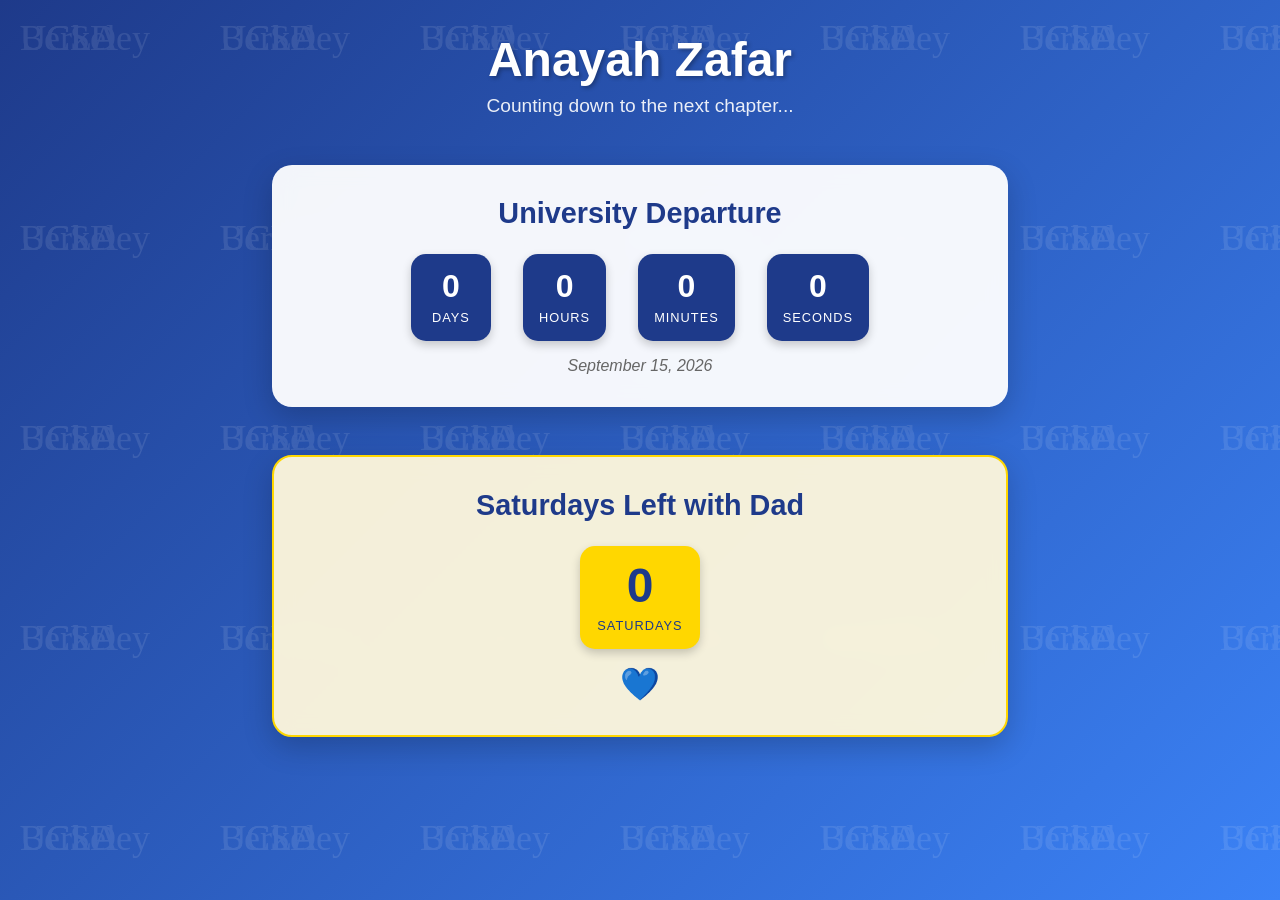
==== index.html @ 6587bde8 "Anayah's countdown website - initial upload" ====
<!DOCTYPE html>
<html lang="en">
<head>
    <meta charset="UTF-8">
    <meta name="viewport" content="width=device-width, initial-scale=1.0">
    <title>Anayah Zafar | Countdown to University</title>
    <link rel="stylesheet" href="style.css">
</head>
<body>
    <div class="background-logos"></div>
    <div class="container">
        <header>
            <h1>Anayah Zafar</h1>
            <p>Counting down to the next chapter...</p>
        </header>
        
        <main>
            <div class="countdown-section">
                <h2>University Departure</h2>
                <div id="uni-countdown" class="countdown">
                    <div class="time-unit">
                        <span id="uni-days">0</span>
                        <label>Days</label>
                    </div>
                    <div class="time-unit">
                        <span id="uni-hours">0</span>
                        <label>Hours</label>
                    </div>
                    <div class="time-unit">
                        <span id="uni-minutes">0</span>
                        <label>Minutes</label>
                    </div>
                    <div class="time-unit">
                        <span id="uni-seconds">0</span>
                        <label>Seconds</label>
                    </div>
                </div>
                <p class="countdown-date">September 15, 2026</p>
            </div>

            <div class="countdown-section special">
                <h2>Saturdays Left with Dad</h2>
                <div id="saturday-countdown" class="countdown">
                    <div class="time-unit big">
                        <span id="saturdays-left">0</span>
                        <label>Saturdays</label>
                    </div>
                </div>
                <p class="hearts">💙</p>
            </div>
        </main>
    </div>

    <script src="script.js"></script>
</body>
</html>
---- style.css ----
* {
    margin: 0;
    padding: 0;
    box-sizing: border-box;
}

body {
    font-family: 'Segoe UI', Tahoma, Geneva, Verdana, sans-serif;
    background: linear-gradient(135deg, #1e3a8a 0%, #3b82f6 100%);
    min-height: 100vh;
    position: relative;
    overflow-x: hidden;
}

.background-logos {
    position: fixed;
    top: 0;
    left: 0;
    width: 100%;
    height: 100%;
    opacity: 0.1;
    background-image: 
        url('data:image/svg+xml,<svg xmlns="http://www.w3.org/2000/svg" viewBox="0 0 200 200"><text x="20" y="50" font-family="serif" font-size="36" fill="white">UC</text></svg>'),
        url('data:image/svg+xml,<svg xmlns="http://www.w3.org/2000/svg" viewBox="0 0 200 200"><text x="20" y="50" font-family="serif" font-size="36" fill="white">Berkeley</text></svg>'),
        url('data:image/svg+xml,<svg xmlns="http://www.w3.org/2000/svg" viewBox="0 0 200 200"><text x="20" y="50" font-family="serif" font-size="36" fill="white">UCLA</text></svg>'),
        url('data:image/svg+xml,<svg xmlns="http://www.w3.org/2000/svg" viewBox="0 0 200 200"><text x="20" y="50" font-family="serif" font-size="36" fill="white">UCSD</text></svg>');
    background-repeat: repeat;
    background-size: 200px 200px;
    animation: float 20s ease-in-out infinite;
    z-index: -1;
}

@keyframes float {
    0%, 100% { transform: translate(0, 0) rotate(0deg); }
    33% { transform: translate(-20px, -20px) rotate(1deg); }
    66% { transform: translate(20px, -10px) rotate(-1deg); }
}

.container {
    max-width: 800px;
    margin: 0 auto;
    padding: 2rem;
    position: relative;
    z-index: 1;
}

header {
    text-align: center;
    margin-bottom: 3rem;
    color: white;
}

header h1 {
    font-size: 3rem;
    margin-bottom: 0.5rem;
    text-shadow: 2px 2px 4px rgba(0,0,0,0.3);
}

header p {
    font-size: 1.2rem;
    opacity: 0.9;
}

main {
    display: flex;
    flex-direction: column;
    gap: 3rem;
}

.countdown-section {
    background: rgba(255, 255, 255, 0.95);
    border-radius: 20px;
    padding: 2rem;
    text-align: center;
    box-shadow: 0 10px 30px rgba(0,0,0,0.2);
    backdrop-filter: blur(10px);
}

.countdown-section.special {
    background: rgba(255, 248, 220, 0.95);
    border: 2px solid #ffd700;
}

.countdown-section h2 {
    color: #1e3a8a;
    font-size: 1.8rem;
    margin-bottom: 1.5rem;
}

.countdown {
    display: flex;
    justify-content: center;
    gap: 2rem;
    margin-bottom: 1rem;
}

.time-unit {
    background: #1e3a8a;
    color: white;
    padding: 1rem;
    border-radius: 15px;
    min-width: 80px;
    box-shadow: 0 4px 10px rgba(0,0,0,0.2);
}

.time-unit.big {
    min-width: 120px;
    background: #ffd700;
    color: #1e3a8a;
}

.time-unit span {
    display: block;
    font-size: 2rem;
    font-weight: bold;
    line-height: 1;
}

.time-unit.big span {
    font-size: 3rem;
}

.time-unit label {
    display: block;
    font-size: 0.8rem;
    margin-top: 0.5rem;
    text-transform: uppercase;
    letter-spacing: 1px;
}

.countdown-date {
    color: #666;
    font-style: italic;
    margin-top: 1rem;
}

.hearts {
    font-size: 2rem;
    margin-top: 1rem;
}

@media (max-width: 768px) {
    .container {
        padding: 1rem;
    }
    
    header h1 {
        font-size: 2rem;
    }
    
    .countdown {
        flex-wrap: wrap;
        gap: 1rem;
    }
    
    .time-unit {
        min-width: 70px;
        padding: 0.8rem;
    }
    
    .time-unit span {
        font-size: 1.5rem;
    }
    
    .time-unit.big span {
        font-size: 2rem;
    }
}
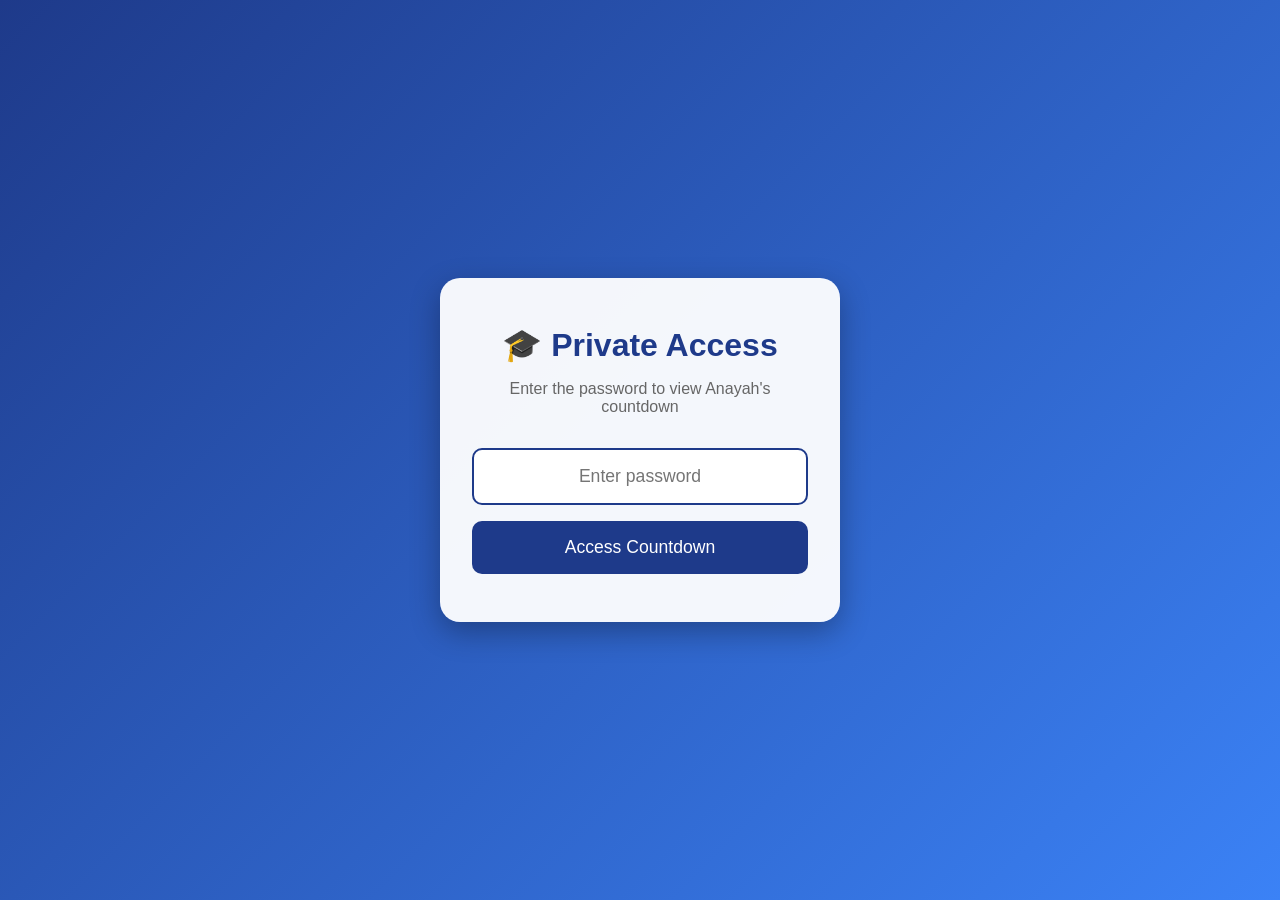
==== commit dcd29fe1: "Add files via upload" ====
--- a/index.html
+++ b/index.html
@@ -4,53 +4,42 @@
     <meta charset="UTF-8">
     <meta name="viewport" content="width=device-width, initial-scale=1.0">
     <title>Anayah Zafar | Countdown to University</title>
-    <link rel="stylesheet" href="style.css">
 </head>
 <body>
-    <div class="background-logos"></div>
-    <div class="container">
-        <header>
-            <h1>Anayah Zafar</h1>
-            <p>Counting down to the next chapter...</p>
-        </header>
-        
-        <main>
-            <div class="countdown-section">
-                <h2>University Departure</h2>
-                <div id="uni-countdown" class="countdown">
-                    <div class="time-unit">
-                        <span id="uni-days">0</span>
-                        <label>Days</label>
-                    </div>
-                    <div class="time-unit">
-                        <span id="uni-hours">0</span>
-                        <label>Hours</label>
-                    </div>
-                    <div class="time-unit">
-                        <span id="uni-minutes">0</span>
-                        <label>Minutes</label>
-                    </div>
-                    <div class="time-unit">
-                        <span id="uni-seconds">0</span>
-                        <label>Seconds</label>
-                    </div>
-                </div>
-                <p class="countdown-date">September 15, 2026</p>
-            </div>
+    <script>
+        // Check login status and redirect
+        function checkLoginAndRedirect() {
+            const isLoggedIn = localStorage.getItem('anayah_logged_in');
+            const loginTime = localStorage.getItem('anayah_login_time');
+            
+            // Check if login expired (24 hours)
+            if (isLoggedIn && loginTime) {
+                const timeElapsed = Date.now() - parseInt(loginTime);
+                const twentyFourHours = 24 * 60 * 60 * 1000;
+                
+                if (timeElapsed > twentyFourHours) {
+                    // Login expired
+                    localStorage.removeItem('anayah_logged_in');
+                    localStorage.removeItem('anayah_login_time');
+                    window.location.href = 'login.html';
+                    return;
+                }
+                
+                // Still logged in
+                window.location.href = 'countdown.html';
+            } else {
+                // Not logged in
+                window.location.href = 'login.html';
+            }
+        }
 
-            <div class="countdown-section special">
-                <h2>Saturdays Left with Dad</h2>
-                <div id="saturday-countdown" class="countdown">
-                    <div class="time-unit big">
-                        <span id="saturdays-left">0</span>
-                        <label>Saturdays</label>
-                    </div>
-                </div>
-                <p class="hearts">💙</p>
-            </div>
-        </main>
+        // Immediate redirect
+        checkLoginAndRedirect();
+    </script>
+    
+    <!-- Fallback content (shouldn't be seen) -->
+    <div style="text-align: center; padding: 50px; font-family: Arial;">
+        <p>Redirecting...</p>
     </div>
-
-    <script src="script.js"></script>
 </body>
 </html>
